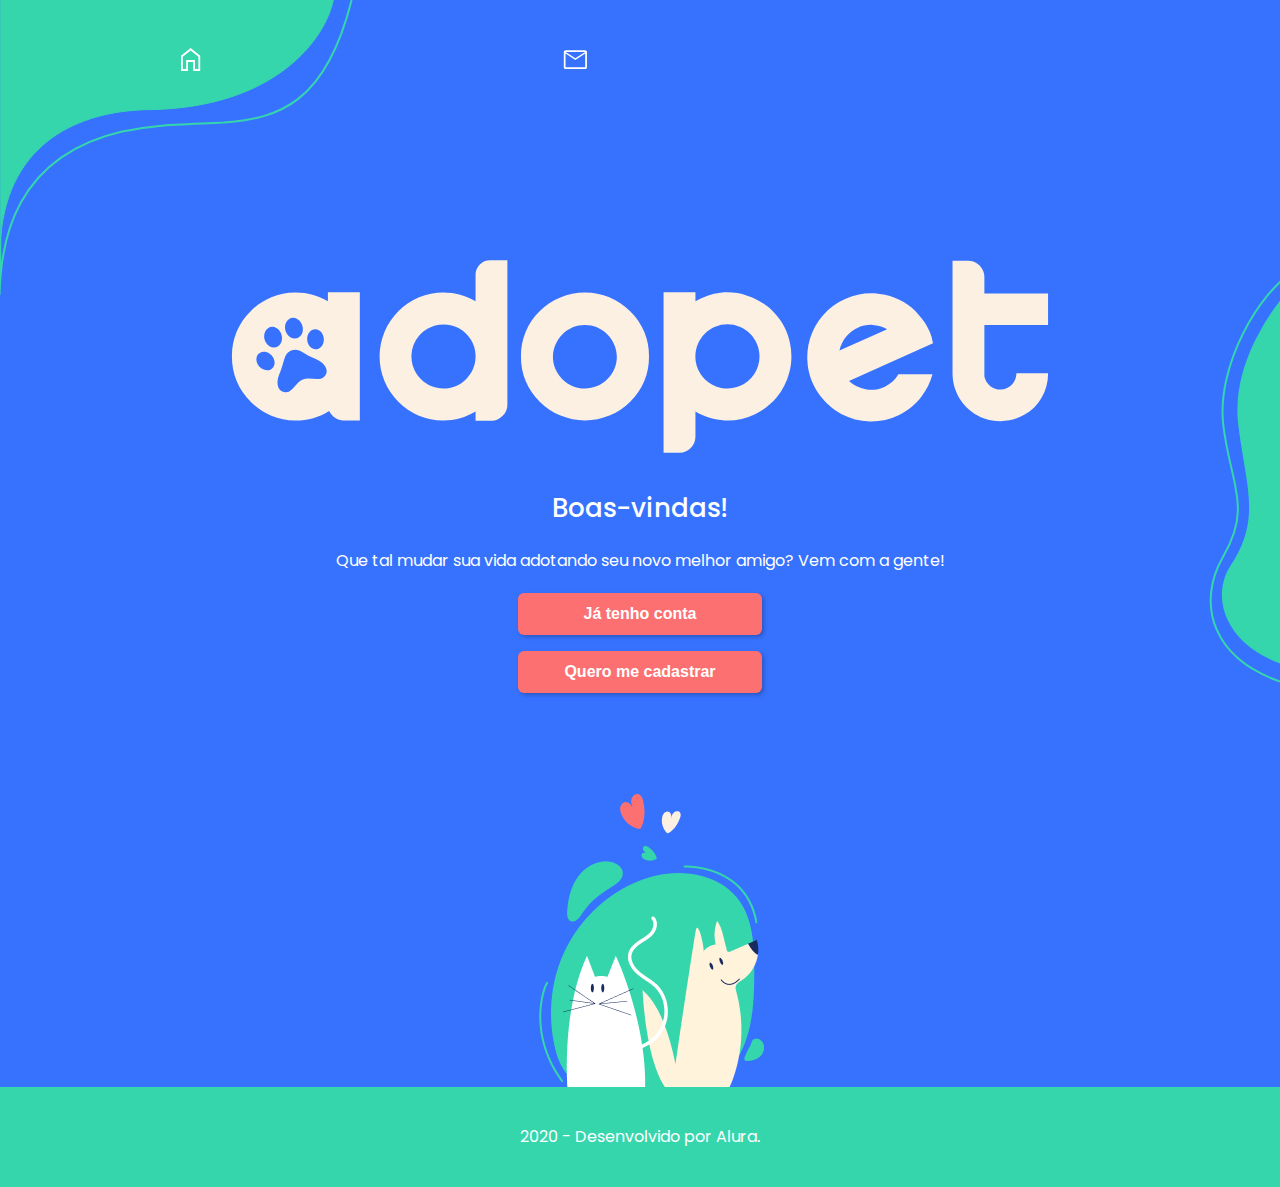
==== index.html @ e77117f7 "alteração na home" ====
<!DOCTYPE html>
<html lang="pt-br">
<head>
    <meta charset="UTF-8">
    <meta http-equiv="X-UA-Compatible" content="IE=edge">
    <meta name="viewport" content="width=device-width, initial-scale=1.0">
    <title>Adopet | pagina inicial</title>
    <link rel="icon" href="./assets/img/icon-home.png">
    <link rel="preconnect" href="https://fonts.googleapis.com">
    <link rel="preconnect" href="https://fonts.gstatic.com" crossorigin>
    <link rel="stylesheet" href="https://fonts.googleapis.com/css2?family=Poppins:wght@400;500;600&display=swap">
    <link rel="stylesheet" href="./assets/css/base/base.css">
    <link rel="stylesheet" href="./assets/css/base/formas.css">
    <link rel="stylesheet" href="./assets/css/home.css">
    <link rel="stylesheet" href="./assets/css/cabecalho.css">
    <link rel="stylesheet" href="./assets/css/rodape.css">
    <link rel="stylesheet" href="./assets/css/main.css">
    <link rel="stylesheet" href="./assets/css/titulo.css">
    <link rel="stylesheet" href="./assets/css/botao.css">
    <link rel="stylesheet" href="./assets/css/logo.css">
    <link rel="stylesheet" href="./assets/css/texto.css">
</head>
    
<body class="home">
    <img src="./assets/img/Forma 1.svg" class="forma1">

    <header class="cabecalho">
        
        <a href="./index.html"><img src="./assets/img/icons/Casa.svg" alt="pagina inicial"></a>
        <a href="#"><img src="./assets/img/icons/Mensagens.svg" alt="caixa de Mensagens"></a>
    </header>
    
    <main class="container container--home">
        

        <img src="./assets/img/Logo-branca.svg" alt="logo da adopet" class="logo">
        <h1 class="titulo">Boas-vindas!</h1>
        <p class="texto inicial">Que tal mudar sua vida adotando seu novo melhor amigo? Vem com a gente!</p>
        <section class="botoes">
            <a href="./assets/pages/login.html"><button class="botao inicial">Já tenho conta</button></a>
            <a href="./assets/pages/cadastro.html"><button class="botao inicial">Quero me cadastrar</button></a>
        </section>

        
    </main>
    <img src="./assets/img/Ilustração 1.png" class="ilustracao" alt="desenho de um gato e um cachorro felizes">
    <img src="./assets/img/Forma 2.svg" class="forma2">

    <footer class="rodape">

        <p>2020 - Desenvolvido por Alura.</p>

    </footer>

</body>
</html>
---- assets/css/base/base.css ----
@import url(./_reset.css);
@import url(./_variaveis.css);
@import url(./_input.css);
@import url(./_label.css);
@import url(./_animais.css);
@import url(./_lista.css);
@import url(./_form.css);

body{
    height: 100%;
    background-color: var(--branco);
    font-family: var(--fonte-familia);
}
---- assets/css/base/formas.css ----
.forma1{
    position: absolute;
    left: 0;
    top: 0;
    z-index: -1;
}

.forma2{
    position: absolute;
    right: 0;
    top: 30%;
    z-index: -1;
}

.patas{
    position: absolute;
    top: 0;
    right: 0;
}

.invertido{
    transform: scaleX(-1);
    left: 0;
    top: 80%;
    right: none;
}

.ilustracao{
    display: block;
    margin-left: auto;
    margin-right: auto;
    margin-bottom: -20px;
    z-index: -1;
}

.pet{
    margin-left: 1.5rem;
    margin-right: 0.7rem;
    width: 40%;
}

.foto-perfil{
    display: block;
    margin: auto;
}
---- assets/css/home.css ----
.home{
    background-color: var(--azul);
    color: var(--branco);
}
---- assets/css/cabecalho.css ----
.cabecalho{
    align-items: center;
    display: flex;
    justify-content: space-around;
    padding-top: 3rem;
    width: 60%;
}

.triplo{
    width: 100%;

}

.usuario{
    margin-left: 1.7rem;
}
---- assets/css/rodape.css ----
.rodape{
    align-items: center;
    background-color: var(--verde);
    bottom: 0;
    color: var(--branco);
    display: flex;
    flex-shrink: 0;
    font-weight: var(--fonte-peso-comum);
    font-size: 16px;
    height: 100px;
    justify-content: center;
    position: relative;
    width: 100%;
}
---- assets/css/main.css ----
.container{
    align-items: center;
    display: flex;
    flex-direction: column;   
    flex: 1 0 auto;
    min-height: calc(100vh + 100px);
}

.container--home{
    min-height: 80vh;
}

.cadastro{
    margin-bottom: 7rem;
}

.login{
    margin-bottom: 11rem;
}

.animais{
    margin-top: 4rem;
}

.mensagens{
    margin-top: 6rem;
}
---- assets/css/titulo.css ----
.titulo{
    color: var(--branco);
    font-weight: 500;
    font-size: 1.63rem;
    margin: 1rem;

}
---- assets/css/botao.css ----
.botao{
    align-items: center;
    background-color: var(--coral);
    border: none;
    border-radius: 6px;
    box-shadow: 2px 2px 4px #00000040;
    color: var(--branco);
    font-weight: 600;
    font-size: 1rem;
    margin: 0.5rem;
    padding: 0.75rem;
    text-align: center;
    width: 40%;
   
}

.botao:hover{
    background-color: #FF9D9E;
}

.inicial{
    width: 60%;
}

.botoes{
    text-align: center;
}

.link{
    display: flex;
    justify-content: center;
    width: 100%;
}

.enviar{
    display: block;
    margin: auto;
}
---- assets/css/logo.css ----
.logo{
    margin: 3rem 1rem 1rem 1rem;
    width: 70%;
    padding-top: 10%;
}

.secundaria{
    width: 50%;
}
---- assets/css/texto.css ----
.texto{
    color: var(--azul);
    font-weight: var(--fonte-peso-comum);
    margin: 1rem;
    text-align: center;
    width: 90%;
}

.inicial{
    color: var(--branco);
    width: 70%;
}

.forgot{
    color: var(--coral);
    text-decoration: underline;
    font-size: 0.8rem;
    font-weight: 400;
    display: block;
    margin: 1rem auto;
}

.adocao{
    width: 70%;
    line-height: 1.3rem;
}

.nome{
    color: var(--azul);
    font-weight: 600;
}

.informacoes{
    color: var(--cinza);
    font-size: 0.88rem;
    line-height: 1.2rem;
    margin-bottom: 1.8rem;
    margin-top: 0.8rem;
}

.endereco{
    color: var(--cinza);
    font-size: 0.75rem;
    margin-bottom: 0.5rem;
}

.responsavel{
    align-items: center;
    color: var(--cinza);
    display: flex;
    font-size: 0.63rem;
}

.responsavel img{
    margin-right: 0.5rem;
}

.responsavel:active, .responsavel:hover{
    color: var(--verde);
}

.texto--mensagem{
    width: 65%;
}

.titulo--perfil{
    font-size: 1.32rem;
    color: var(--cinza);
    font-weight: 600;
    text-align: center;
}

.texto--perfil{
    margin-top: 5rem;
    width: 70%;
}
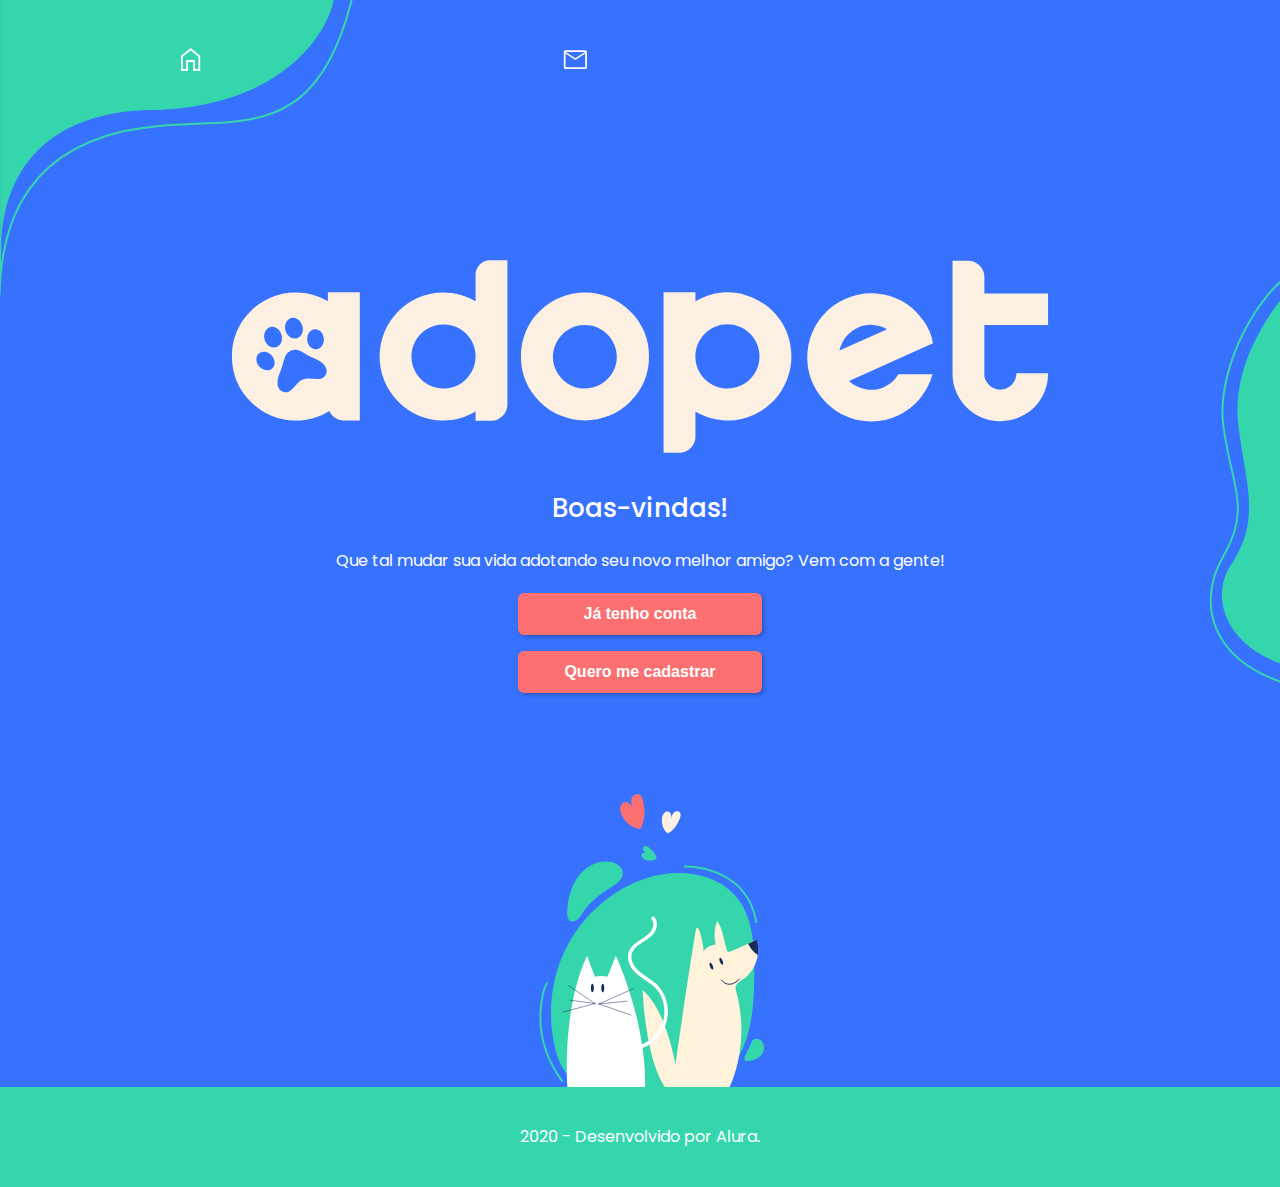
==== commit 03f721cd: "alteração na home" ====
--- a/index.html
+++ b/index.html
@@ -43,7 +43,7 @@
 
         
     </main>
-    <img src="./assets/img/Ilustração 1.png" class="ilustracao" alt="desenho de um gato e um cachorro felizes">
+    <img src="./assets/img/Ilustração.svg" class="ilustracao" alt="desenho de um gato e um cachorro felizes">
     <img src="./assets/img/Forma 2.svg" class="forma2">
 
     <footer class="rodape">
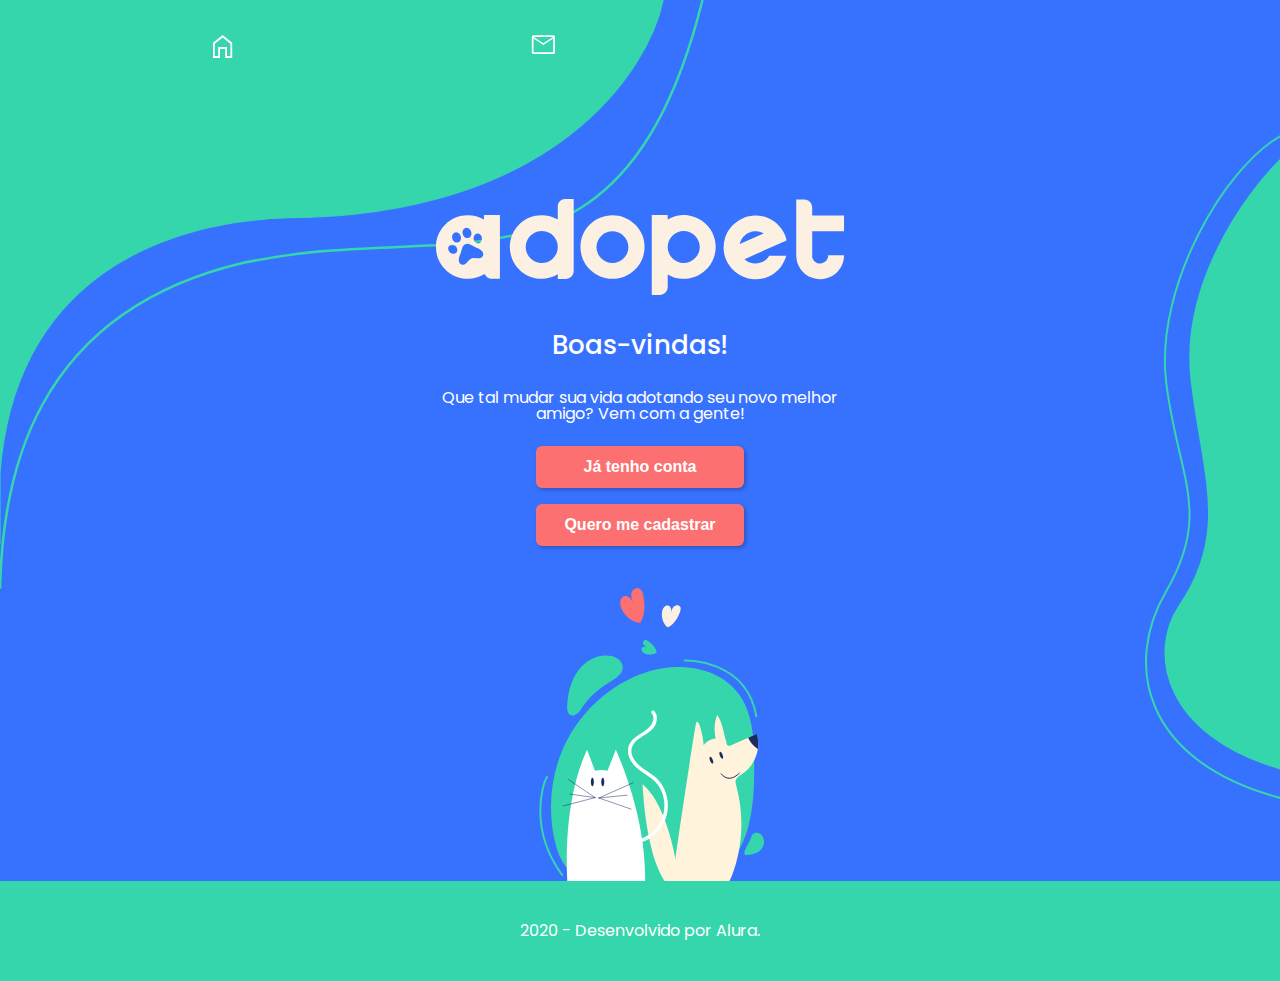
==== commit c0607930: "header atualizado" ====
--- a/index.html
+++ b/index.html
@@ -25,9 +25,10 @@
     <img src="./assets/img/Forma 1.svg" class="forma1">
 
     <header class="cabecalho">
-        
-        <a href="./index.html"><img src="./assets/img/icons/Casa.svg" alt="pagina inicial"></a>
-        <a href="#"><img src="./assets/img/icons/Mensagens.svg" alt="caixa de Mensagens"></a>
+        <div class="cabecalho--links">        
+            <a href="./index.html"><img src="./assets/img/icons/Casa.svg" alt="pagina inicial"></a>
+            <a href="./assets/pages/mensagem.html"><img src="./assets/img/icons/Mensagens.svg" alt="caixa de Mensagens"></a>
+        </div>
     </header>
     
     <main class="container container--home">
@@ -37,8 +38,8 @@
         <h1 class="titulo">Boas-vindas!</h1>
         <p class="texto inicial">Que tal mudar sua vida adotando seu novo melhor amigo? Vem com a gente!</p>
         <section class="botoes">
-            <a href="./assets/pages/login.html"><button class="botao inicial">Já tenho conta</button></a>
-            <a href="./assets/pages/cadastro.html"><button class="botao inicial">Quero me cadastrar</button></a>
+            <a href="./assets/pages/login.html"><button class="botao botao--inicial">Já tenho conta</button></a>
+            <a href="./assets/pages/cadastro.html"><button class="botao botao--inicial">Quero me cadastrar</button></a>
         </section>
 
         
--- a/assets/css/base/base.css
+++ b/assets/css/base/base.css
@@ -10,4 +10,7 @@
     height: 100%;
     background-color: var(--branco);
     font-family: var(--fonte-familia);
+    display: flex;
+    flex-direction: column;
+    align-items: center;
 }
--- a/assets/css/base/formas.css
+++ b/assets/css/base/formas.css
@@ -3,12 +3,14 @@
     left: 0;
     top: 0;
     z-index: -1;
+    width: 100%;
 }
 
 .forma2{
     position: absolute;
-    right: 0;
-    top: 30%;
+    right: -5%;
+    top: 35%;
+    height: 415px;
     z-index: -1;
 }
 
@@ -42,4 +44,16 @@
 .foto-perfil{
     display: block;
     margin: auto;
+}
+
+/* Responsivo */
+@media (min-width: 768px) {
+    .forma1{
+        width:55%
+    }
+    .forma2{
+        height: 664px;
+        top: 15%;
+        right: 0;
+    }
 }--- a/assets/css/home.css
+++ b/assets/css/home.css
@@ -1,4 +1,8 @@
 .home{
     background-color: var(--azul);
     color: var(--branco);
+}
+
+@media (min-width: 768px) {
+    
 }--- a/assets/css/cabecalho.css
+++ b/assets/css/cabecalho.css
@@ -3,14 +3,21 @@
     display: flex;
     justify-content: space-around;
     padding-top: 3rem;
-    width: 60%;
+    width: 100%;
 }
 
-.triplo{
-    width: 100%;
-
+.cabecalho--links{
+    align-items: flex-start;
+    display: flex;
+    justify-content: space-around;
+    position: absolute;
+    left: 5%;
+    width: 50%;
 }
 
-.usuario{
-    margin-left: 1.7rem;
+.cabecalho--login{
+    justify-content: space-between;
+    left: 0;
+    position: relative;
+    width: 30%;
 }--- a/assets/css/main.css
+++ b/assets/css/main.css
@@ -7,7 +7,7 @@
 }
 
 .container--home{
-    min-height: 80vh;
+    min-height: 60vh;
 }
 
 .cadastro{
@@ -24,4 +24,12 @@
 
 .mensagens{
     margin-top: 6rem;
+}
+
+@media (min-width: 768px) {
+    .container--home{
+        width: 50%;
+        justify-content: center;
+    }
+    
 }--- a/assets/css/botao.css
+++ b/assets/css/botao.css
@@ -18,7 +18,7 @@
     background-color: #FF9D9E;
 }
 
-.inicial{
+.botao--inicial{
     width: 60%;
 }
 
--- a/assets/css/logo.css
+++ b/assets/css/logo.css
@@ -6,4 +6,5 @@
 
 .secundaria{
     width: 50%;
-}+}
+
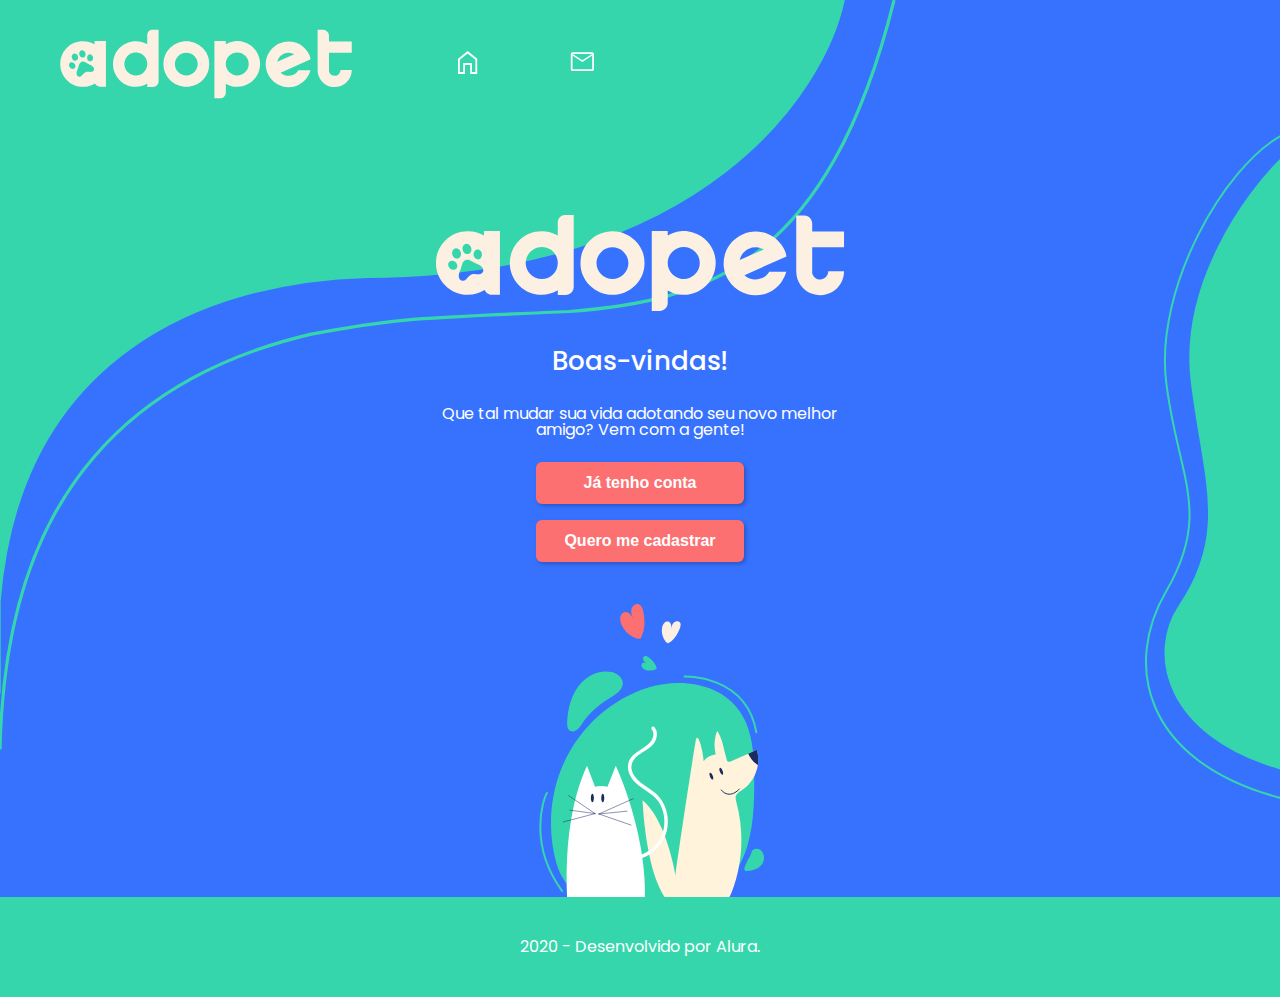
==== commit d1970778: "header para tablet" ====
--- a/index.html
+++ b/index.html
@@ -25,7 +25,8 @@
     <img src="./assets/img/Forma 1.svg" class="forma1">
 
     <header class="cabecalho">
-        <div class="cabecalho--links">        
+        <div class="cabecalho--links">
+            <img src="./assets/img/Logo-branca.svg" alt="logo branca da adopet" class="cabecalho--logo">        
             <a href="./index.html"><img src="./assets/img/icons/Casa.svg" alt="pagina inicial"></a>
             <a href="./assets/pages/mensagem.html"><img src="./assets/img/icons/Mensagens.svg" alt="caixa de Mensagens"></a>
         </div>
--- a/assets/css/base/formas.css
+++ b/assets/css/base/formas.css
@@ -49,7 +49,7 @@
 /* Responsivo */
 @media (min-width: 768px) {
     .forma1{
-        width:55%
+        width:70%
     }
     .forma2{
         height: 664px;
--- a/assets/css/cabecalho.css
+++ b/assets/css/cabecalho.css
@@ -2,12 +2,12 @@
     align-items: center;
     display: flex;
     justify-content: space-around;
-    padding-top: 3rem;
+    margin-top: 3rem;
     width: 100%;
 }
 
 .cabecalho--links{
-    align-items: flex-start;
+    align-items: center;
     display: flex;
     justify-content: space-around;
     position: absolute;
@@ -15,9 +15,27 @@
     width: 50%;
 }
 
+.cabecalho--logo{
+    display: none;
+}
+
 .cabecalho--login{
     justify-content: space-between;
     left: 0;
     position: relative;
     width: 30%;
+}
+
+@media (min-width: 768px) {
+    .cabecalho{
+        margin-top: 4rem;
+    }
+
+    .cabecalho--links{
+        left: 0;
+    }
+    .cabecalho--logo{
+        display: block;
+    }
+    
 }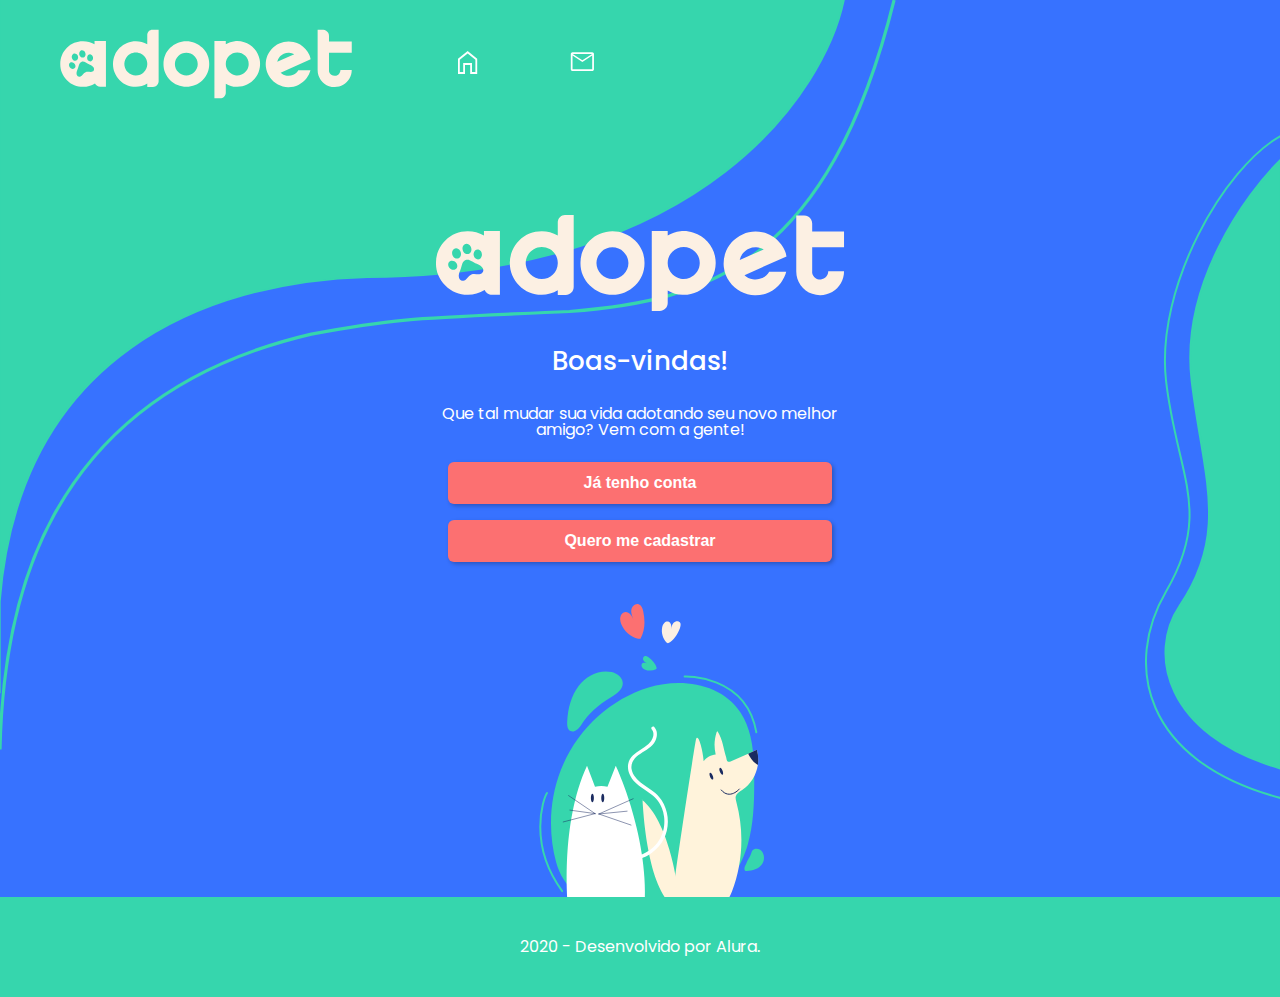
==== commit 41307ab2: "responsivo para desktop e tablet da home" ====
--- a/index.html
+++ b/index.html
@@ -26,7 +26,7 @@
 
     <header class="cabecalho">
         <div class="cabecalho--links">
-            <img src="./assets/img/Logo-branca.svg" alt="logo branca da adopet" class="cabecalho--logo">        
+            <img src="./assets/img/Logo-branca.svg" alt="logo branca da adopet" class="cabecalho--logo">       
             <a href="./index.html"><img src="./assets/img/icons/Casa.svg" alt="pagina inicial"></a>
             <a href="./assets/pages/mensagem.html"><img src="./assets/img/icons/Mensagens.svg" alt="caixa de Mensagens"></a>
         </div>
@@ -38,7 +38,7 @@
         <img src="./assets/img/Logo-branca.svg" alt="logo da adopet" class="logo">
         <h1 class="titulo">Boas-vindas!</h1>
         <p class="texto inicial">Que tal mudar sua vida adotando seu novo melhor amigo? Vem com a gente!</p>
-        <section class="botoes">
+        <section class="botoes--home">
             <a href="./assets/pages/login.html"><button class="botao botao--inicial">Já tenho conta</button></a>
             <a href="./assets/pages/cadastro.html"><button class="botao botao--inicial">Quero me cadastrar</button></a>
         </section>
--- a/assets/css/base/formas.css
+++ b/assets/css/base/formas.css
@@ -3,14 +3,10 @@
     left: 0;
     top: 0;
     z-index: -1;
-    width: 100%;
 }
 
 .forma2{
     position: absolute;
-    right: -5%;
-    top: 35%;
-    height: 415px;
     z-index: -1;
 }
 
@@ -47,7 +43,19 @@
 }
 
 /* Responsivo */
-@media (min-width: 768px) {
+
+@media (max-width: 768px) {
+    .forma1{
+        width: 100%;
+    }
+    .forma2{
+        right: -5%;
+        top: 35%;
+        height: 415px;
+    }
+    
+}
+@media (max-width: 1440px) {
     .forma1{
         width:70%
     }
@@ -56,4 +64,15 @@
         top: 15%;
         right: 0;
     }
+}
+
+@media (min-width: 1440px) {
+    .forma1{
+        width: 40%;
+    }
+    .forma2{
+        top: 15%;
+        right: 0px;
+    }
+    
 }--- a/assets/css/home.css
+++ b/assets/css/home.css
@@ -3,6 +3,12 @@
     color: var(--branco);
 }
 
+
+.botoes--home{
+    text-align: center;
+    width: 100%;
+}
+
 @media (min-width: 768px) {
     
 }--- a/assets/css/cabecalho.css
+++ b/assets/css/cabecalho.css
@@ -15,18 +15,25 @@
     width: 50%;
 }
 
-.cabecalho--logo{
-    display: none;
+
+.cabecalho--login{
+    position: relative;
+    margin-left: -10%;
+
 }
 
-.cabecalho--login{
-    justify-content: space-between;
-    left: 0;
-    position: relative;
-    width: 30%;
+.cabecalho--logo{
+    flex-shrink: 0;
+    width: 50%;
 }
 
-@media (min-width: 768px) {
+@media (max-width: 78px) {
+    .cabecalho--logo{
+        display: none;
+    }
+}
+
+@media (max-width: 1440px) {
     .cabecalho{
         margin-top: 4rem;
     }
@@ -38,4 +45,15 @@
         display: block;
     }
     
+}
+
+@media (min-width: 1440px) {
+    .cabecalho{
+        margin-top: 5.5rem;
+    }
+    .cabecalho--links{
+        margin-left: 10%;
+        width: 15%;
+    }
+    
 }--- a/assets/css/botao.css
+++ b/assets/css/botao.css
@@ -22,9 +22,6 @@
     width: 60%;
 }
 
-.botoes{
-    text-align: center;
-}
 
 .link{
     display: flex;
@@ -36,3 +33,4 @@
     display: block;
     margin: auto;
 }
+
--- a/assets/css/logo.css
+++ b/assets/css/logo.css
@@ -4,7 +4,24 @@
     padding-top: 10%;
 }
 
-.secundaria{
-    width: 50%;
+
+@media (max-width: 768px) {
+    .logo{
+
+    }
+    .secundaria{
+        width: 50%;
+    }
+    
 }
+@media (max-width: 1440) {
+    .logo{
 
+    }
+}
+@media (min-width: 1440) {
+    .logo{
+        
+    }
+    
+}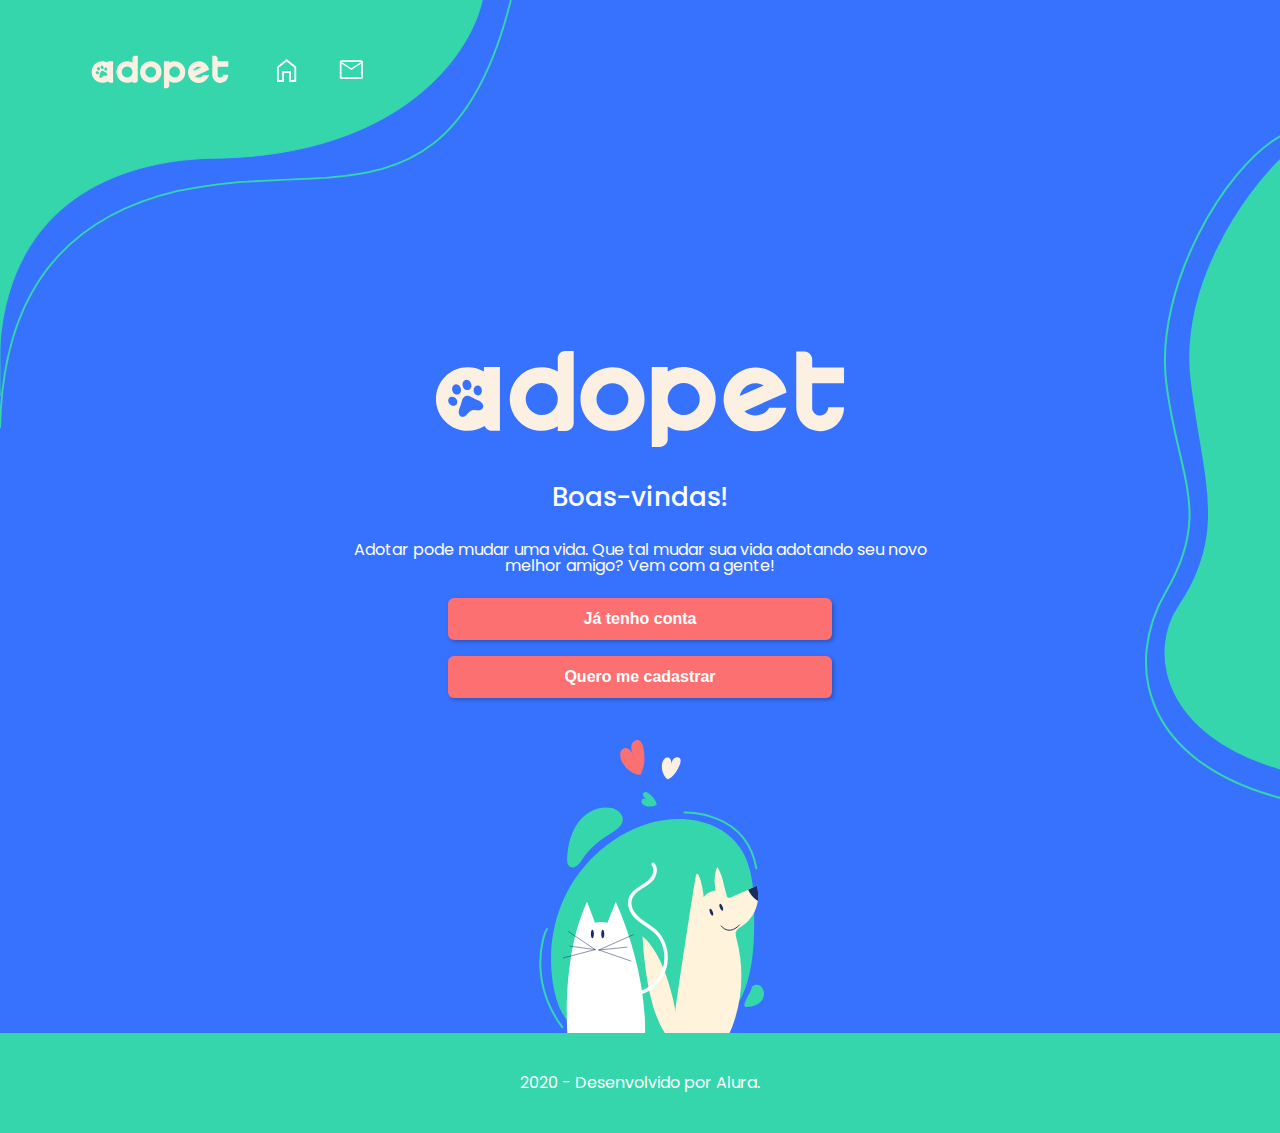
==== commit f849ee46: "responsivo tablet" ====
--- a/index.html
+++ b/index.html
@@ -37,7 +37,8 @@
 
         <img src="./assets/img/Logo-branca.svg" alt="logo da adopet" class="logo">
         <h1 class="titulo">Boas-vindas!</h1>
-        <p class="texto inicial">Que tal mudar sua vida adotando seu novo melhor amigo? Vem com a gente!</p>
+        
+        <p class="texto inicial"><span class="texto--responsivo">Adotar pode mudar uma vida.</span> Que tal mudar sua vida adotando seu novo melhor amigo? Vem com a gente!</p>
         <section class="botoes--home">
             <a href="./assets/pages/login.html"><button class="botao botao--inicial">Já tenho conta</button></a>
             <a href="./assets/pages/cadastro.html"><button class="botao botao--inicial">Quero me cadastrar</button></a>
--- a/assets/css/base/formas.css
+++ b/assets/css/base/formas.css
@@ -44,18 +44,18 @@
 
 /* Responsivo */
 
-@media (max-width: 768px) {
+@media (min-width: 0px) {
     .forma1{
         width: 100%;
     }
     .forma2{
-        right: -5%;
-        top: 35%;
+        top: 25%;
         height: 415px;
+        right: -7%;
     }
     
 }
-@media (max-width: 1440px) {
+@media (min-width: 768px) {
     .forma1{
         width:70%
     }
@@ -64,9 +64,20 @@
         top: 15%;
         right: 0;
     }
+    .invertido{
+        transform: scaleX(1);
+        left: unset;
+        right: 0;
+        top: 25%;
+    }
+    .patas{
+        width: 150px;
+    }
+
+    
 }
 
-@media (min-width: 1440px) {
+@media (min-width: 1024px) {
     .forma1{
         width: 40%;
     }
@@ -74,5 +85,15 @@
         top: 15%;
         right: 0px;
     }
+    .invertido{
+        transform: scaleX(1);
+        left: unset;
+        right: 0;
+        top: 25%;
+    }
+    .patas{
+        width: 200px;
+    }
     
+
 }--- a/assets/css/cabecalho.css
+++ b/assets/css/cabecalho.css
@@ -2,7 +2,6 @@
     align-items: center;
     display: flex;
     justify-content: space-around;
-    margin-top: 3rem;
     width: 100%;
 }
 
@@ -22,38 +21,51 @@
 
 }
 
-.cabecalho--logo{
-    flex-shrink: 0;
-    width: 50%;
-}
 
-@media (max-width: 78px) {
+@media (min-width: 0px) {
+    .cabecalho{
+        margin-top: 3rem;
+    }
     .cabecalho--logo{
         display: none;
     }
 }
 
-@media (max-width: 1440px) {
+@media (min-width: 768px) {
     .cabecalho{
         margin-top: 4rem;
     }
 
     .cabecalho--links{
-        left: 0;
+        left: 1%;
+        width: 50%;
     }
     .cabecalho--logo{
         display: block;
     }
+
+    .cabecalho--logo{
+        width: 125px;
+    }
     
 }
 
-@media (min-width: 1440px) {
+@media (min-width: 1024px) {
     .cabecalho{
-        margin-top: 5.5rem;
+        margin-top: 4.5rem;
     }
     .cabecalho--links{
-        margin-left: 10%;
-        width: 15%;
+        left: 5%;
+        width: 25%;
     }
-    
-}+    .cabecalho--logo{
+        width: 150px;
+    }
+
+    .cabecalho--login{
+        justify-content: space-between;
+        left: -5%;
+        margin-top: -5%;
+    }
+}
+
--- a/assets/css/main.css
+++ b/assets/css/main.css
@@ -28,8 +28,18 @@
 
 @media (min-width: 768px) {
     .container--home{
+        margin-top: 8rem;
         width: 50%;
         justify-content: center;
     }
+    .login{
+        margin-top: 4rem;
+    }
+    .cadastro{
+        margin-top: 4rem;
+    }
+    .animais{
+        margin-top: 10rem;
+    }
     
 }--- a/assets/css/logo.css
+++ b/assets/css/logo.css
@@ -5,23 +5,23 @@
 }
 
 
-@media (max-width: 768px) {
+@media (max-width: 0px) {
     .logo{
-
+        width: 50%;
     }
     .secundaria{
         width: 50%;
     }
     
 }
-@media (max-width: 1440) {
-    .logo{
-
+@media (max-width: 768px) {
+    .secundaria{
+        width: 50%;
     }
 }
-@media (min-width: 1440) {
+@media (max-width: 1024px) {
     .logo{
-        
+        width: 50%;
     }
     
 }--- a/assets/css/texto.css
+++ b/assets/css/texto.css
@@ -11,6 +11,9 @@
     width: 70%;
 }
 
+.texto--responsivo{
+    display: none;
+}
 .forgot{
     color: var(--coral);
     text-decoration: underline;
@@ -73,4 +76,13 @@
 .texto--perfil{
     margin-top: 5rem;
     width: 70%;
+}
+
+@media screen and (min-width: 768px) {
+    .texto--responsivo{
+        display: inline-block;
+    }
+    .inicial{
+        width: 90%;
+    }
 }